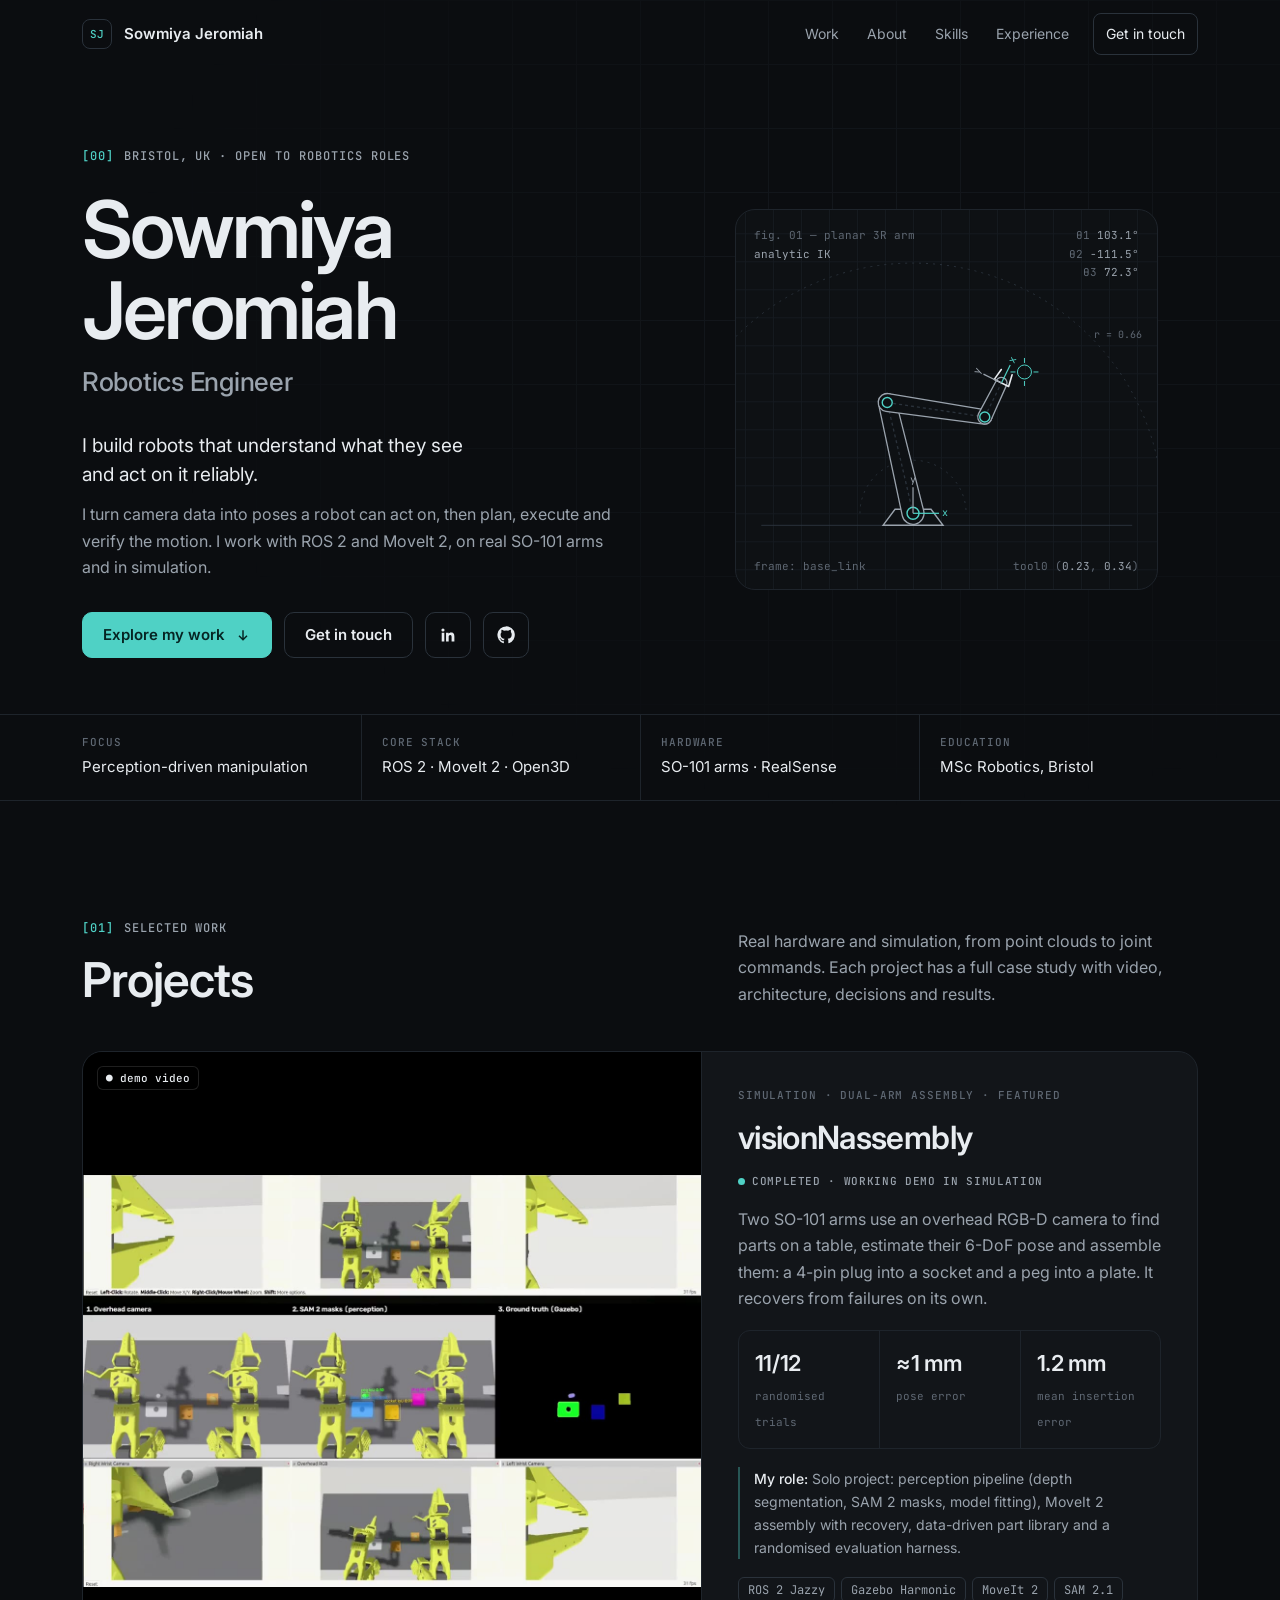
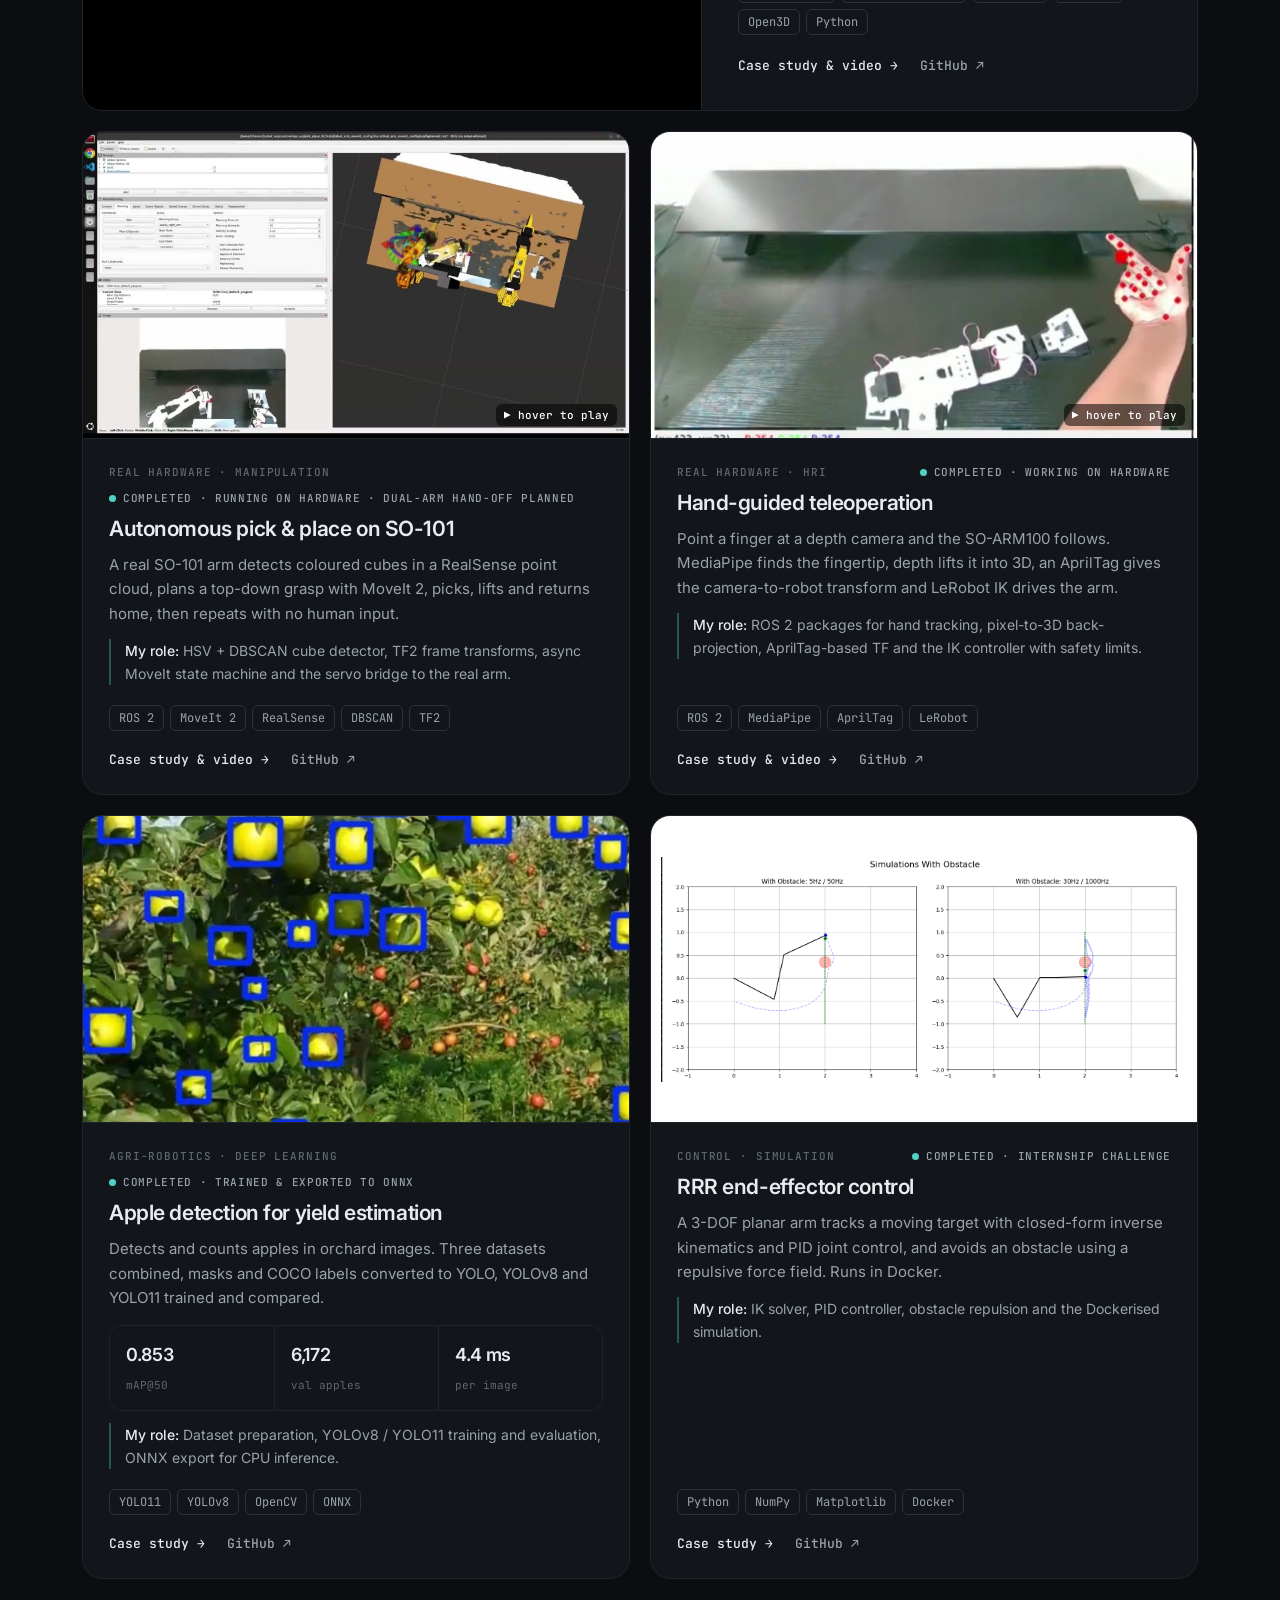
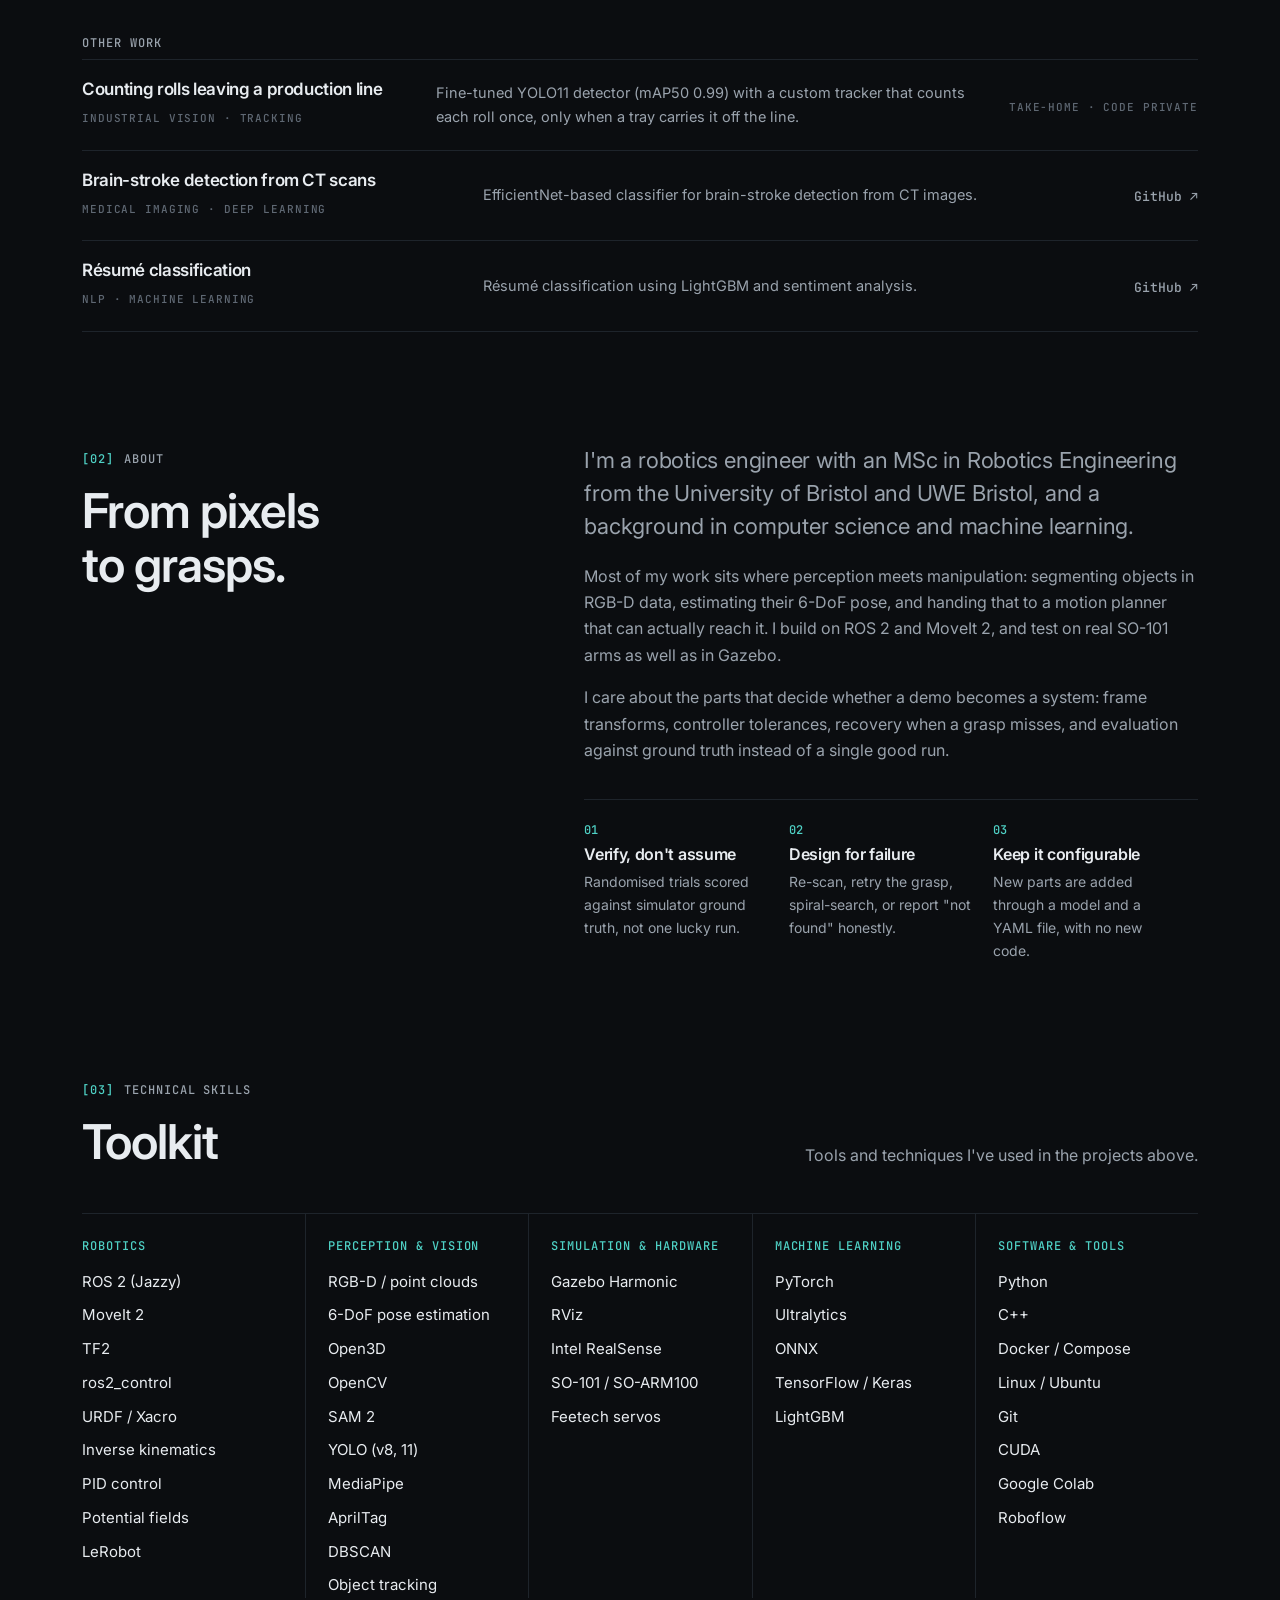
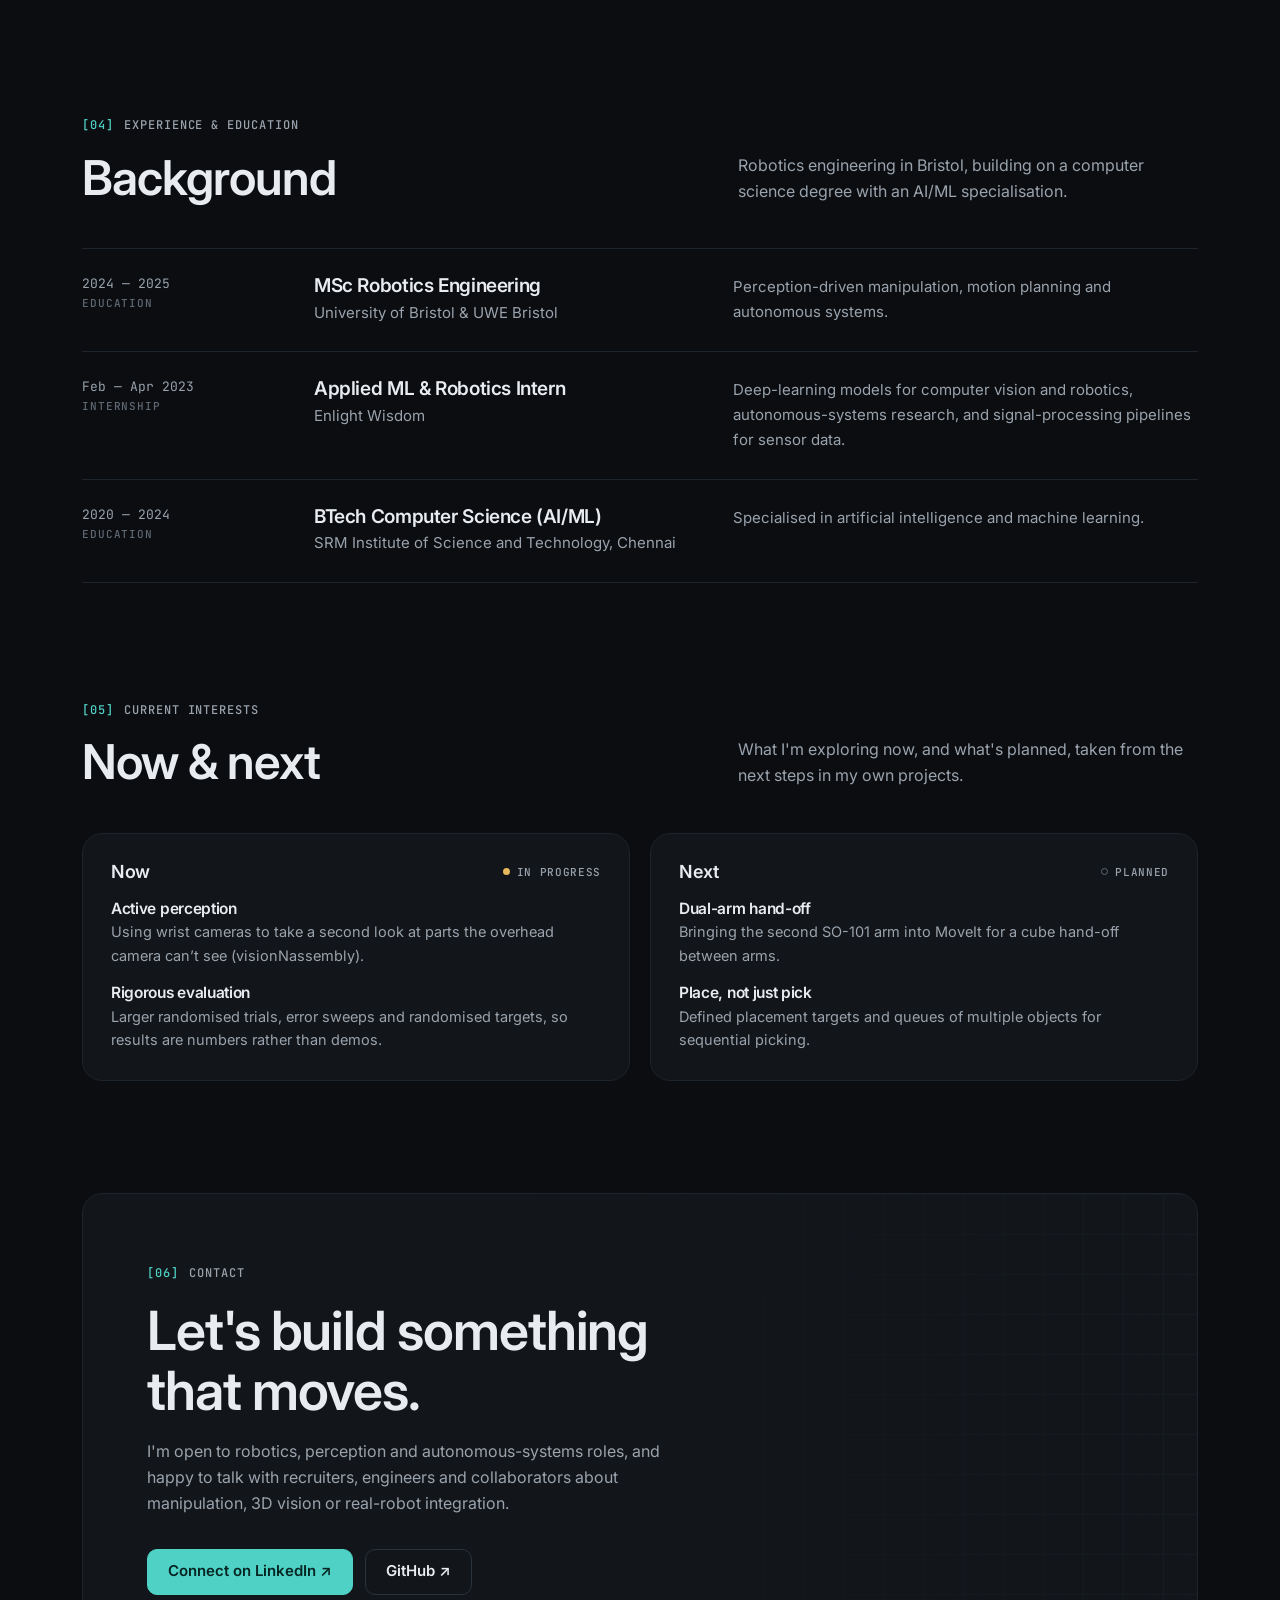
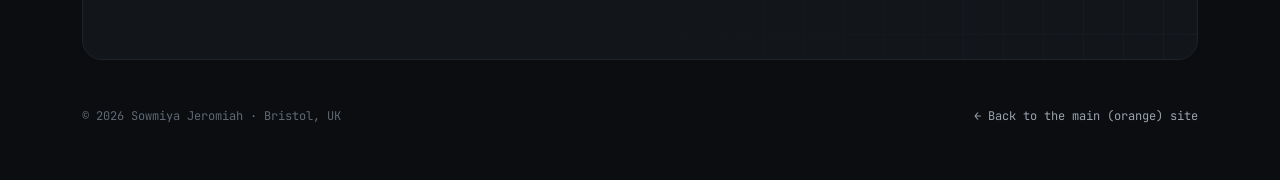
==== lab/index.html @ 415b760a "Portfolio site Co-Authored-By: Claude Opus 5.5 <noreply@anthropic.com>" ====
<!doctype html>
<html lang="en">
<head>
<meta charset="utf-8">
<meta name="viewport" content="width=device-width, initial-scale=1">
<title>Sowmiya Jeromiah — Robotics Engineer</title>
<meta name="description" content="Sowmiya Jeromiah is a robotics engineer in Bristol, UK, working on perception-driven manipulation with ROS 2, MoveIt 2, RGB-D vision and deep learning on real SO-101 arms and in simulation.">
<meta name="author" content="Sowmiya Jeromiah">
<meta name="theme-color" content="#0b0d10">
<meta property="og:type" content="website">
<meta property="og:title" content="Sowmiya Jeromiah — Robotics Engineer">
<meta property="og:description" content="Perception-driven manipulation: RGB-D vision, 6-DoF pose estimation and motion planning with ROS 2 and MoveIt 2.">
<meta property="og:image" content="../media/visionNassembly.jpg">
<meta name="twitter:card" content="summary_large_image">
<link rel="icon" href="data:image/svg+xml,%3Csvg xmlns='http://www.w3.org/2000/svg' viewBox='0 0 32 32'%3E%3Crect width='32' height='32' rx='7' fill='%230b0d10'/%3E%3Cpath d='M8 24 L14 13 L22 16 L24 9' stroke='%234fd1c5' stroke-width='2.4' fill='none' stroke-linecap='round' stroke-linejoin='round'/%3E%3Ccircle cx='14' cy='13' r='2.2' fill='%234fd1c5'/%3E%3Ccircle cx='22' cy='16' r='2.2' fill='%234fd1c5'/%3E%3C/svg%3E">
<link rel="preconnect" href="https://fonts.googleapis.com">
<link rel="preconnect" href="https://fonts.gstatic.com" crossorigin>
<link href="https://fonts.googleapis.com/css2?family=Inter:wght@400;500;600;700&family=JetBrains+Mono:wght@400;500&display=swap" rel="stylesheet">
<link rel="stylesheet" href="assets/site.css">
<script type="application/ld+json">
{"@context":"https://schema.org","@type":"Person","name":"Sowmiya Jeromiah","jobTitle":"Robotics Engineer","address":{"@type":"PostalAddress","addressLocality":"Bristol","addressCountry":"UK"},"alumniOf":["University of Bristol","University of the West of England","SRM Institute of Science and Technology"],"sameAs":["https://www.linkedin.com/in/sowmiya-jeromiah/","https://github.com/sowmiah08"]}
</script>
</head>
<body>
<a class="skip" href="#main">Skip to content</a>
<div class="gridbg" aria-hidden="true"></div>

<header class="nav" id="nav">
  <div class="wrap">
    <a class="brand" href="#top" aria-label="Sowmiya Jeromiah, home"><span class="mk">SJ</span>Sowmiya Jeromiah</a>
    <button class="menu-btn" id="menuBtn" aria-expanded="false" aria-controls="navList">menu</button>
    <ul id="navList">
      <li><a href="#work">Work</a></li>
      <li><a href="#about">About</a></li>
      <li><a href="#skills">Skills</a></li>
      <li><a href="#experience">Experience</a></li>
      <li><a class="cta-s" href="#contact">Get in touch</a></li>
    </ul>
  </div>
</header>

<main id="main">
<!-- ============ HERO ============ -->
<section class="hero" id="top" aria-labelledby="hero-title">
  <div class="wrap">
    <div>
      <span class="eyebrow"><b>[00]</b> Bristol, UK · open to robotics roles</span>
      <h1 id="hero-title">Sowmiya Jeromiah</h1>
      <p class="role">Robotics Engineer</p>
      <p class="tag">I build robots that understand what they see and act on it reliably.</p>
      <p class="intro">I turn camera data into poses a robot can act on, then plan, execute and verify the motion. I work with ROS&nbsp;2 and MoveIt&nbsp;2, on real SO-101 arms and in simulation.</p>
      <div class="ctas">
        <a class="btn pri" href="#work">Explore my work
          <svg viewBox="0 0 24 24" fill="none" stroke="currentColor" stroke-width="2.2" aria-hidden="true"><path d="M12 5v14M6 13l6 6 6-6"/></svg></a>
        <a class="btn" href="#contact">Get in touch</a>
        <a class="btn icon-link" href="https://www.linkedin.com/in/sowmiya-jeromiah/" target="_blank" rel="noopener" aria-label="LinkedIn profile (opens in new tab)">
          <svg viewBox="0 0 24 24" fill="currentColor" aria-hidden="true"><path d="M20.4 20.5h-3.6v-5.6c0-1.3 0-3-1.8-3s-2.1 1.4-2.1 2.9v5.7H9.4V9h3.4v1.6c.5-.9 1.6-1.8 3.4-1.8 3.6 0 4.3 2.4 4.3 5.5v6.2ZM5.3 7.4a2.1 2.1 0 1 1 0-4.2 2.1 2.1 0 0 1 0 4.2Zm1.8 13.1H3.6V9h3.5v11.5Z"/></svg></a>
        <a class="btn icon-link" href="https://github.com/sowmiah08" target="_blank" rel="noopener" aria-label="GitHub profile (opens in new tab)">
          <svg viewBox="0 0 24 24" fill="currentColor" aria-hidden="true"><path d="M12 .5a11.5 11.5 0 0 0-3.6 22.4c.6.1.8-.3.8-.6v-2c-3.2.7-3.9-1.5-3.9-1.5-.5-1.3-1.3-1.7-1.3-1.7-1-.7.1-.7.1-.7 1.2.1 1.8 1.2 1.8 1.2 1 1.8 2.8 1.3 3.5 1 .1-.8.4-1.3.7-1.6-2.6-.3-5.3-1.3-5.3-5.7 0-1.3.5-2.3 1.2-3.1-.1-.3-.5-1.5.1-3.1 0 0 1-.3 3.2 1.2a11 11 0 0 1 5.8 0C17.3 4.6 18.3 5 18.3 5c.6 1.6.2 2.8.1 3.1.8.8 1.2 1.9 1.2 3.1 0 4.4-2.7 5.4-5.3 5.7.4.4.8 1.1.8 2.2v3.2c0 .3.2.7.8.6A11.5 11.5 0 0 0 12 .5Z"/></svg></a>
      </div>
    </div>

    <figure class="viz" id="viz" aria-label="Line drawing of a three-joint robot arm with coordinate frames; its end-effector follows your pointer">
      <canvas id="arm" aria-hidden="true"></canvas>
      <i class="tick a"></i><i class="tick b"></i><i class="tick c"></i><i class="tick d"></i>
      <figcaption class="ann tl">fig. 01 — planar 3R arm<br><b>analytic IK</b></figcaption>
      <div class="ann tr" id="annJ" aria-hidden="true">θ1 —<br>θ2 —<br>θ3 —</div>
      <div class="ann bl" aria-hidden="true">frame: base_link</div>
      <div class="ann br" id="annE" aria-hidden="true">tool0 (—, —)</div>
    </figure>
  </div>
</section>

<div class="spec" aria-label="Summary">
  <div class="wrap">
    <div class="c"><small>Focus</small><span>Perception-driven manipulation</span></div>
    <div class="c"><small>Core stack</small><span>ROS 2 · MoveIt 2 · Open3D</span></div>
    <div class="c"><small>Hardware</small><span>SO-101 arms · RealSense</span></div>
    <div class="c"><small>Education</small><span>MSc Robotics, Bristol</span></div>
  </div>
</div>

<!-- ============ WORK ============ -->
<section class="sec" id="work" aria-labelledby="work-title">
  <div class="wrap">
    <div class="sec-head rv">
      <div><span class="eyebrow"><b>[01]</b> Selected work</span><h2 id="work-title">Projects</h2></div>
      <p>Real hardware and simulation, from point clouds to joint commands. Each project has a full case study with video, architecture, decisions and results.</p>
    </div>
    <div id="featured"></div>
    <div class="pgrid" id="projects"></div>
    <div class="other rv" id="other"></div>
    <noscript>
      <ul>
        <li><a href="projects/visionnassembly.html">visionNassembly — case study</a></li>
        <li><a href="projects/pick-and-place.html">Autonomous pick &amp; place — case study</a></li>
        <li><a href="projects/hand-teleop.html">Hand-guided teleoperation — case study</a></li>
        <li><a href="projects/apple-detection.html">Apple detection — case study</a></li>
        <li><a href="projects/rrr-control.html">RRR end-effector control — case study</a></li>
      </ul>
    </noscript>
  </div>
</section>

<!-- ============ ABOUT ============ -->
<section class="sec" id="about" aria-labelledby="about-title">
  <div class="wrap">
    <div class="about">
      <div class="rv"><span class="eyebrow"><b>[02]</b> About</span><h2 id="about-title" style="font-size:clamp(32px,4vw,48px);margin-top:14px">From pixels<br>to grasps.</h2></div>
      <div class="txt rv">
        <p class="lead">I'm a robotics engineer with an MSc in Robotics Engineering from the University of Bristol and UWE Bristol, and a background in computer science and machine learning.</p>
        <p>Most of my work sits where perception meets manipulation: segmenting objects in RGB-D data, estimating their 6-DoF pose, and handing that to a motion planner that can actually reach it. I build on ROS&nbsp;2 and MoveIt&nbsp;2, and test on real SO-101 arms as well as in Gazebo.</p>
        <p>I care about the parts that decide whether a demo becomes a system: frame transforms, controller tolerances, recovery when a grasp misses, and evaluation against ground truth instead of a single good run.</p>
        <div class="principles">
          <div><b>01</b><h4>Verify, don't assume</h4><p>Randomised trials scored against simulator ground truth, not one lucky run.</p></div>
          <div><b>02</b><h4>Design for failure</h4><p>Re-scan, retry the grasp, spiral-search, or report "not found" honestly.</p></div>
          <div><b>03</b><h4>Keep it configurable</h4><p>New parts are added through a model and a YAML file, with no new code.</p></div>
        </div>
      </div>
    </div>
  </div>
</section>

<!-- ============ SKILLS ============ -->
<section class="sec" id="skills" aria-labelledby="skills-title">
  <div class="wrap">
    <div class="sec-head rv">
      <div><span class="eyebrow"><b>[03]</b> Technical skills</span><h2 id="skills-title">Toolkit</h2></div>
      <p>Tools and techniques I've used in the projects above.</p>
    </div>
    <div class="skills rv" id="skillList"></div>
  </div>
</section>

<!-- ============ EXPERIENCE ============ -->
<section class="sec" id="experience" aria-labelledby="xp-title">
  <div class="wrap">
    <div class="sec-head rv">
      <div><span class="eyebrow"><b>[04]</b> Experience &amp; education</span><h2 id="xp-title">Background</h2></div>
      <p>Robotics engineering in Bristol, building on a computer science degree with an AI/ML specialisation.</p>
    </div>
    <div class="xp rv" id="xpList"></div>
  </div>
</section>

<!-- ============ NOW / NEXT ============ -->
<section class="sec" id="now" aria-labelledby="now-title">
  <div class="wrap">
    <div class="sec-head rv">
      <div><span class="eyebrow"><b>[05]</b> Current interests</span><h2 id="now-title">Now &amp; next</h2></div>
      <p>What I'm exploring now, and what's planned, taken from the next steps in my own projects.</p>
    </div>
    <div class="nownext" id="nowNext"></div>
  </div>
</section>

<!-- ============ CONTACT ============ -->
<section id="contact" aria-labelledby="contact-title">
  <div class="wrap">
    <div class="contact rv">
      <span class="eyebrow"><b>[06]</b> Contact</span>
      <h2 id="contact-title">Let's build something that moves.</h2>
      <p>I'm open to robotics, perception and autonomous-systems roles, and happy to talk with recruiters, engineers and collaborators about manipulation, 3D vision or real-robot integration.</p>
      <div class="ctas" id="contactLinks"></div>
    </div>
  </div>
</section>
</main>

<footer class="foot">
  <div class="wrap">
    <span>© <span id="yr">2026</span> Sowmiya Jeromiah · Bristol, UK</span>
    <span><a href="../index.html">← Back to the main (orange) site</a></span>
  </div>
</footer>

<script src="assets/data.js"></script>
<script src="assets/site.js"></script>
</body>
</html>
---- lab/assets/site.css ----
/* ==========================================================================
   Sowmiya Jeromiah — portfolio · "lab" theme
   70% minimal professional · 30% robotics lab
   ========================================================================== */
:root {
  --bg: #0b0d10;
  --bg-2: #0e1114;
  --surface: #121519;
  --surface-2: #171b20;
  --line: #1e242b;
  --line-2: #2a323b;
  --text: #e8ecf0;
  --muted: #9aa3ad;
  --faint: #5f6873;
  --accent: #4fd1c5;
  --accent-ink: #062523;
  --accent-dim: rgba(79, 209, 197, .10);
  --accent-line: rgba(79, 209, 197, .35);
  --amber: #e7b85c;
  --radius: 14px;
  --radius-lg: 20px;
  --wrap: 1180px;
  --sans: "Inter", system-ui, -apple-system, "Segoe UI", sans-serif;
  --mono: "JetBrains Mono", ui-monospace, SFMono-Regular, monospace;
}

*, *::before, *::after { box-sizing: border-box; }
html { scroll-behavior: smooth; scroll-padding-top: 76px; }
body {
  margin: 0; background: var(--bg); color: var(--text);
  font: 400 16px/1.65 var(--sans); -webkit-font-smoothing: antialiased; text-rendering: optimizeLegibility;
}
img, video { max-width: 100%; display: block; }
a { color: inherit; text-decoration: none; }
p { margin: 0; }
h1, h2, h3, h4 { margin: 0; font-weight: 600; letter-spacing: -.02em; line-height: 1.12; }
:focus-visible { outline: 2px solid var(--accent); outline-offset: 3px; border-radius: 6px; }
.wrap { max-width: var(--wrap); margin: 0 auto; padding: 0 32px; }
.mono { font-family: var(--mono); }
.sr-only { position: absolute; width: 1px; height: 1px; overflow: hidden; clip: rect(0 0 0 0); white-space: nowrap; }
.skip { position: absolute; left: 16px; top: -60px; z-index: 100; background: var(--accent); color: var(--accent-ink); padding: 8px 14px; border-radius: 8px; font-weight: 600; }
.skip:focus { top: 12px; }

/* subtle engineering grid behind the top of the page */
.gridbg { position: absolute; inset: 0 0 auto 0; height: 980px; z-index: -1; pointer-events: none;
  background-image: linear-gradient(var(--line) 1px, transparent 1px), linear-gradient(90deg, var(--line) 1px, transparent 1px);
  background-size: 64px 64px; opacity: .55;
  mask-image: radial-gradient(ellipse 80% 70% at 70% 30%, #000 0%, transparent 75%); }

/* ---------- nav ---------- */
.nav { position: sticky; top: 0; z-index: 50; border-bottom: 1px solid transparent; transition: background .25s, border-color .25s; }
.nav.solid { background: rgba(11, 13, 16, .86); backdrop-filter: blur(12px); border-bottom-color: var(--line); }
.nav .wrap { height: 68px; display: flex; align-items: center; justify-content: space-between; gap: 24px; }
.brand { display: flex; align-items: center; gap: 12px; font-weight: 600; font-size: 15px; white-space: nowrap; }
.brand .mk { width: 30px; height: 30px; border: 1px solid var(--line-2); border-radius: 8px; display: grid; place-items: center; font: 500 11px var(--mono); color: var(--accent); }
.nav ul { list-style: none; display: flex; gap: 4px; margin: 0; padding: 0; align-items: center; }
.nav ul a { display: block; padding: 8px 12px; border-radius: 8px; color: var(--muted); font-size: 14px; }
.nav ul a:hover { color: var(--text); }
.nav ul a.cur { color: var(--text); }
.nav .cta-s { margin-left: 8px; border: 1px solid var(--line-2); color: var(--text); }
.nav .cta-s:hover { border-color: var(--accent); }
.menu-btn { display: none; background: none; border: 1px solid var(--line-2); color: var(--text); border-radius: 8px; height: 36px; padding: 0 12px; font: 500 13px var(--mono); }

/* ---------- labels / buttons ---------- */
.eyebrow { font: 500 12px/1 var(--mono); letter-spacing: .08em; text-transform: uppercase; color: var(--muted); display: inline-flex; align-items: center; gap: 10px; }
.eyebrow b { color: var(--accent); font-weight: 500; }
.btn { display: inline-flex; align-items: center; gap: 10px; height: 46px; padding: 0 20px; border-radius: 10px; font-weight: 600; font-size: 15px;
  border: 1px solid var(--line-2); color: var(--text); background: transparent; transition: border-color .2s, background .2s, transform .2s; cursor: pointer; }
.btn:hover { border-color: var(--muted); }
.btn.pri { background: var(--accent); border-color: var(--accent); color: var(--accent-ink); }
.btn.pri:hover { background: #6adbd0; }
.btn svg { width: 16px; height: 16px; flex: none; }
.icon-link { width: 46px; padding: 0; justify-content: center; }
.icon-link svg { width: 18px; height: 18px; }
.tlink { display: inline-flex; align-items: center; gap: 6px; font: 500 13px var(--mono); color: var(--text); }
.tlink:hover { color: var(--accent); }
.tlink.dim { color: var(--muted); }
.tlink.dim:hover { color: var(--accent); }

/* ---------- hero ---------- */
.hero { padding: 72px 0 56px; position: relative; }
.hero .wrap { display: grid; grid-template-columns: 1.05fr .95fr; gap: 56px; align-items: center; }
.hero h1 { font-size: clamp(44px, 6.2vw, 80px); letter-spacing: -.035em; margin: 22px 0 10px; line-height: 1.02; }
.hero .role { font-size: clamp(20px, 2.2vw, 26px); color: var(--muted); font-weight: 500; letter-spacing: -.01em; }
.hero .role span { color: var(--accent); }
.hero .tag { font-size: 19px; color: var(--text); margin: 28px 0 12px; max-width: 34ch; line-height: 1.5; }
.hero .intro { color: var(--muted); max-width: 54ch; }
.hero .ctas { display: flex; flex-wrap: wrap; gap: 12px; margin-top: 32px; }

.viz { position: relative; aspect-ratio: 1 / .9; border: 1px solid var(--line); border-radius: var(--radius-lg); background: var(--bg-2); overflow: hidden; }
.viz canvas { position: absolute; inset: 0; width: 100%; height: 100%; }
.viz .ann { position: absolute; font: 400 11px/1.7 var(--mono); color: var(--faint); pointer-events: none; }
.viz .ann b { color: var(--muted); font-weight: 400; }
.viz .ann.tl { top: 16px; left: 18px; }
.viz .ann.tr { top: 16px; right: 18px; text-align: right; }
.viz .ann.bl { bottom: 14px; left: 18px; }
.viz .ann.br { bottom: 14px; right: 18px; text-align: right; }
.tick { position: absolute; width: 12px; height: 12px; border-color: var(--line-2); border-style: solid; }
.tick.a { top: -1px; left: -1px; border-width: 1px 0 0 1px; } .tick.b { top: -1px; right: -1px; border-width: 1px 1px 0 0; }
.tick.c { bottom: -1px; left: -1px; border-width: 0 0 1px 1px; } .tick.d { bottom: -1px; right: -1px; border-width: 0 1px 1px 0; }

.spec { border-top: 1px solid var(--line); border-bottom: 1px solid var(--line); }
.spec .wrap { display: grid; grid-template-columns: repeat(4, 1fr); }
.spec div.c { padding: 20px 0 20px 20px; border-left: 1px solid var(--line); }
.spec div.c:first-child { border-left: 0; padding-left: 0; }
.spec small { display: block; font: 500 11px var(--mono); color: var(--faint); text-transform: uppercase; letter-spacing: .08em; margin-bottom: 4px; }
.spec span { font-size: 15px; }

/* ---------- sections ---------- */
section.sec { padding: 112px 0 0; }
.sec-head { display: grid; grid-template-columns: 1fr 1fr; gap: 32px; align-items: end; margin-bottom: 44px; }
.sec-head h2 { font-size: clamp(32px, 4vw, 48px); margin-top: 14px; }
.sec-head p { color: var(--muted); max-width: 46ch; justify-self: end; }

/* status pill */
.status { display: inline-flex; align-items: center; gap: 7px; font: 500 11px var(--mono); color: var(--muted); text-transform: uppercase; letter-spacing: .06em; }
.status i { width: 7px; height: 7px; border-radius: 50%; background: var(--accent); }
.status.ongoing i { background: var(--amber); }
.status.planned i { background: transparent; border: 1px solid var(--faint); }
.kind { font: 500 11px var(--mono); color: var(--faint); text-transform: uppercase; letter-spacing: .08em; }
.chips { display: flex; flex-wrap: wrap; gap: 6px; }
.chip { font: 400 12px var(--mono); color: var(--muted); padding: 4px 9px; border: 1px solid var(--line-2); border-radius: 6px; }

/* featured project */
.feat { display: grid; grid-template-columns: 1.25fr 1fr; border: 1px solid var(--line); border-radius: var(--radius-lg); background: var(--surface); overflow: hidden; }
.feat .media { position: relative; background: #000; border-right: 1px solid var(--line); min-height: 100%; }
.feat .media { display: flex; align-items: center; }
.feat .media video, .feat .media img { width: 100%; height: auto; max-height: 100%; object-fit: contain; }
.feat .body { padding: 36px; display: flex; flex-direction: column; gap: 18px; }
.feat h3 { font-size: 32px; }
.feat .sum { color: var(--muted); }
.metrics { display: grid; grid-template-columns: repeat(3, 1fr); border: 1px solid var(--line); border-radius: 12px; }
.metrics div { padding: 14px 16px; border-left: 1px solid var(--line); }
.metrics div:first-child { border-left: 0; }
.metrics b { display: block; font-size: 22px; font-weight: 600; letter-spacing: -.02em; }
.metrics span { font: 400 11px var(--mono); color: var(--faint); }
.contrib { font-size: 14px; color: var(--muted); border-left: 2px solid var(--accent-line); padding-left: 14px; }
.contrib b { color: var(--text); font-weight: 500; }
.row-links { display: flex; gap: 22px; flex-wrap: wrap; margin-top: auto; padding-top: 4px; }
.media .badge { position: absolute; left: 14px; top: 14px; font: 500 11px var(--mono); color: var(--text); background: rgba(0,0,0,.55); border: 1px solid rgba(255,255,255,.12); border-radius: 6px; padding: 4px 8px; backdrop-filter: blur(4px); }

/* project grid */
.pgrid { display: grid; grid-template-columns: repeat(2, 1fr); gap: 20px; margin-top: 20px; }
.pcard { position: relative; display: flex; flex-direction: column; border: 1px solid var(--line); border-radius: var(--radius-lg); background: var(--surface); overflow: hidden; transition: border-color .25s, transform .25s; }
.pcard:hover { border-color: var(--line-2); transform: translateY(-3px); }
.pcard .media { position: relative; aspect-ratio: 16 / 9; background: #000; overflow: hidden; border-bottom: 1px solid var(--line); }
.pcard .media img, .pcard .media video { position: absolute; inset: 0; width: 100%; height: 100%; object-fit: cover; transition: transform .6s cubic-bezier(.2,.7,.2,1); }
.pcard .media video { opacity: 0; transition: opacity .3s; }
.pcard.playing .media video { opacity: 1; }
.pcard:hover .media img { transform: scale(1.025); }
.pcard .media.light { background: #fff; }
.pcard .media.light img { object-fit: contain; padding: 10px; }
.pcard .body { padding: 26px; display: flex; flex-direction: column; gap: 12px; flex: 1; }
.pcard .top { display: flex; justify-content: space-between; gap: 12px; flex-wrap: wrap; }
.pcard h3 { font-size: 21px; }
.pcard h3 a::after { content: ""; position: absolute; inset: 0; z-index: 1; }
.pcard .sum { color: var(--muted); font-size: 15px; }
.pcard .metrics { margin-top: 2px; }
.pcard .metrics b { font-size: 18px; }
.pcard .foot { margin-top: auto; padding-top: 8px; display: flex; flex-direction: column; gap: 16px; position: relative; z-index: 2; }
.play-hint { position: absolute; right: 12px; bottom: 12px; font: 500 11px var(--mono); color: #fff; background: rgba(0,0,0,.55); border-radius: 6px; padding: 4px 8px; pointer-events: none; transition: opacity .3s; }
.pcard.playing .play-hint { opacity: 0; }

/* other work */
.other { margin-top: 56px; }
.other h3 { font: 500 12px var(--mono); color: var(--muted); text-transform: uppercase; letter-spacing: .08em; margin-bottom: 8px; }
.orow { display: grid; grid-template-columns: 1.2fr 2fr auto; gap: 24px; align-items: center; padding: 20px 0; border-top: 1px solid var(--line); }
.orow:last-child { border-bottom: 1px solid var(--line); }
.orow h4 { font-size: 17px; margin-bottom: 4px; }
.orow p { color: var(--muted); font-size: 14.5px; }
.orow .r { text-align: right; white-space: nowrap; }

/* about */
.about { display: grid; grid-template-columns: 1fr 1.4fr; gap: 64px; }
.about .lead { font-size: 22px; line-height: 1.5; letter-spacing: -.01em; margin-bottom: 20px; }
.about .txt p + p { margin-top: 16px; }
.about .txt p { color: var(--muted); }
.principles { margin-top: 36px; display: grid; grid-template-columns: repeat(3, 1fr); border-top: 1px solid var(--line); }
.principles div { padding: 22px 20px 0 0; }
.principles b { display: block; font: 500 12px var(--mono); color: var(--accent); margin-bottom: 8px; }
.principles h4 { font-size: 16px; margin-bottom: 6px; }
.principles p { font-size: 14px; color: var(--muted); }

/* skills */
.skills { display: grid; grid-template-columns: repeat(5, 1fr); gap: 0; border-top: 1px solid var(--line); }
.skills .col { padding: 24px 22px 0 0; }
.skills .col + .col { padding-left: 22px; border-left: 1px solid var(--line); }
.skills h3 { font: 500 12px var(--mono); color: var(--accent); text-transform: uppercase; letter-spacing: .08em; margin-bottom: 16px; }
.skills ul { list-style: none; margin: 0; padding: 0; display: grid; gap: 9px; }
.skills li { font-size: 15px; color: var(--text); }

/* experience */
.xp { border-top: 1px solid var(--line); }
.xrow { display: grid; grid-template-columns: 200px 1fr 1.2fr; gap: 32px; padding: 26px 0; border-bottom: 1px solid var(--line); }
.xrow .when { font: 400 13px var(--mono); color: var(--muted); }
.xrow .type { display: block; font: 500 11px var(--mono); color: var(--faint); text-transform: uppercase; letter-spacing: .08em; margin-top: 4px; }
.xrow h3 { font-size: 19px; margin-bottom: 4px; }
.xrow .org { color: var(--muted); font-size: 15px; }
.xrow .det { color: var(--muted); font-size: 15px; }

/* interests */
.nownext { display: grid; grid-template-columns: 1fr 1fr; gap: 20px; }
.nn { border: 1px solid var(--line); border-radius: var(--radius-lg); padding: 28px; background: var(--surface); }
.nn .h { display: flex; align-items: center; justify-content: space-between; margin-bottom: 18px; }
.nn .h h3 { font-size: 18px; }
.nn ul { list-style: none; margin: 0; padding: 0; display: grid; gap: 16px; }
.nn li h4 { font-size: 15.5px; margin-bottom: 3px; }
.nn li p { color: var(--muted); font-size: 14.5px; }

/* contact */
.contact { margin-top: 112px; border: 1px solid var(--line); border-radius: var(--radius-lg); padding: 64px; position: relative; overflow: hidden; background: var(--surface); }
.contact::before { content: ""; position: absolute; inset: 0; pointer-events: none;
  background-image: linear-gradient(var(--line) 1px, transparent 1px), linear-gradient(90deg, var(--line) 1px, transparent 1px);
  background-size: 40px 40px; opacity: .5; mask-image: linear-gradient(90deg, transparent 40%, #000); }
.contact > * { position: relative; }
.contact h2 { font-size: clamp(32px, 4.4vw, 54px); max-width: 16ch; margin: 16px 0 16px; }
.contact p { color: var(--muted); max-width: 52ch; }
.contact .ctas { display: flex; gap: 12px; flex-wrap: wrap; margin-top: 32px; }

footer.foot { padding: 48px 0 56px; }
footer.foot .wrap { display: flex; justify-content: space-between; gap: 16px; flex-wrap: wrap; font: 400 12px var(--mono); color: var(--faint); }
footer.foot a { color: var(--muted); }
footer.foot a:hover { color: var(--accent); }

/* reveal */
.rv { opacity: 0; transform: translateY(16px); transition: opacity .7s cubic-bezier(.2,.7,.2,1), transform .7s cubic-bezier(.2,.7,.2,1); }
.rv.in { opacity: 1; transform: none; }

@media (prefers-reduced-motion: reduce) {
  html { scroll-behavior: auto; }
  *, *::before, *::after { transition: none !important; animation: none !important; }
  .rv { opacity: 1; transform: none; }
}

/* ---------- responsive ---------- */
@media (max-width: 1080px) {
  .skills { grid-template-columns: repeat(3, 1fr); row-gap: 28px; }
  .skills .col:nth-child(4) { padding-left: 0; border-left: 0; }
}
@media (max-width: 960px) {
  .hero .wrap { grid-template-columns: 1fr; gap: 40px; }
  .viz { max-width: 620px; }
  .feat { grid-template-columns: 1fr; }
  .feat .media { border-right: 0; border-bottom: 1px solid var(--line); aspect-ratio: 16 / 10; }
  .about { grid-template-columns: 1fr; gap: 24px; }
  .xrow { grid-template-columns: 160px 1fr; }
  .xrow .det { grid-column: 2; }
  .sec-head { grid-template-columns: 1fr; gap: 12px; }
  .sec-head p { justify-self: start; }
}
@media (max-width: 760px) {
  .wrap { padding: 0 18px; }
  .nav ul { display: none; position: absolute; top: 68px; left: 0; right: 0; flex-direction: column; align-items: stretch; background: var(--bg); border-bottom: 1px solid var(--line); padding: 8px 18px 16px; }
  .nav ul.open { display: flex; }
  .nav ul a { padding: 12px 4px; font-size: 16px; }
  .nav .cta-s { margin: 8px 0 0; text-align: center; }
  .menu-btn { display: inline-flex; align-items: center; }
  .hero { padding: 40px 0 40px; }
  .spec .wrap { grid-template-columns: 1fr 1fr; }
  .spec div.c { padding: 16px 0 16px 16px; }
  .spec div.c:nth-child(3) { border-left: 0; padding-left: 0; border-top: 1px solid var(--line); }
  .spec div.c:nth-child(4) { border-top: 1px solid var(--line); }
  section.sec { padding-top: 80px; }
  .pgrid, .nownext, .principles { grid-template-columns: 1fr; }
  .feat .body, .pcard .body { padding: 22px; }
  .feat h3 { font-size: 26px; }
  .orow { grid-template-columns: 1fr; gap: 8px; }
  .orow .r { text-align: left; }
  .skills { grid-template-columns: 1fr 1fr; }
  .skills .col, .skills .col + .col { padding: 20px 12px 0 0; border-left: 0; }
  .xrow { grid-template-columns: 1fr; gap: 6px; }
  .xrow .det { grid-column: 1; }
  .contact { padding: 36px 22px; margin-top: 80px; }
}
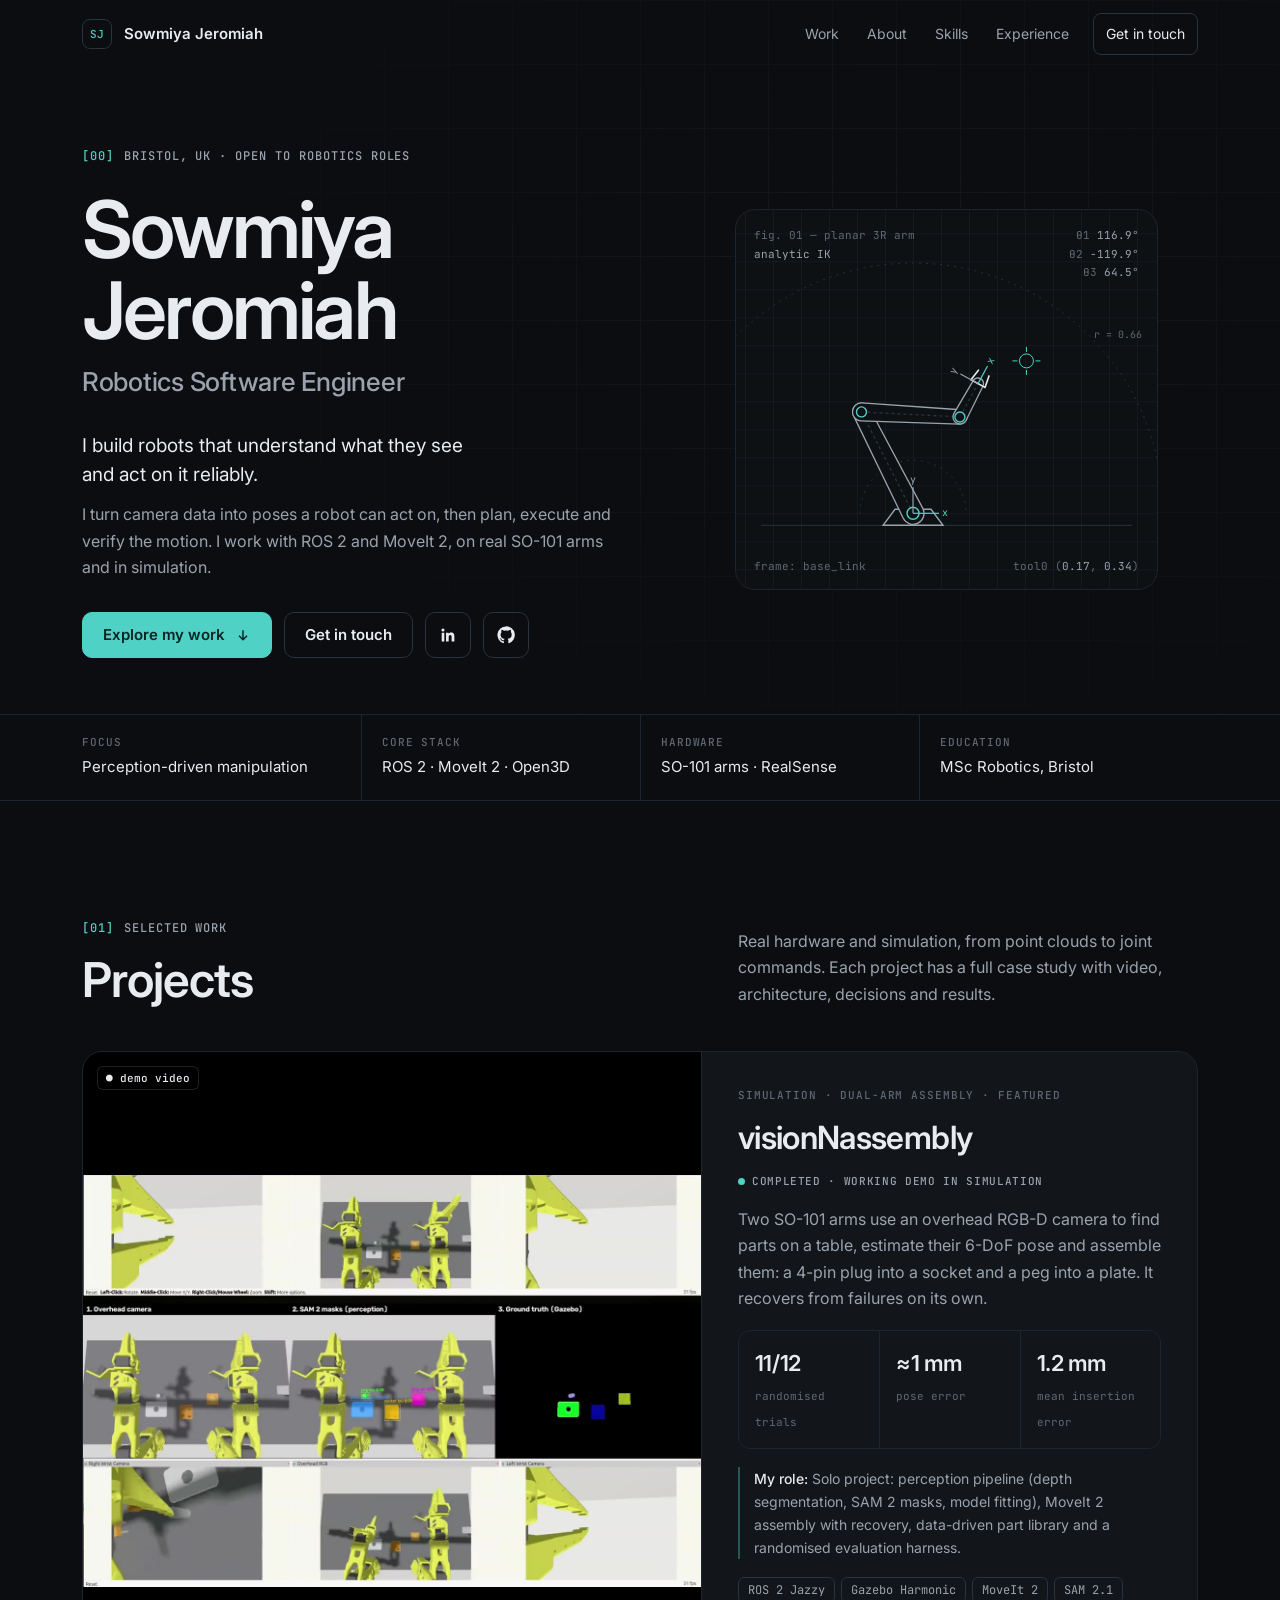
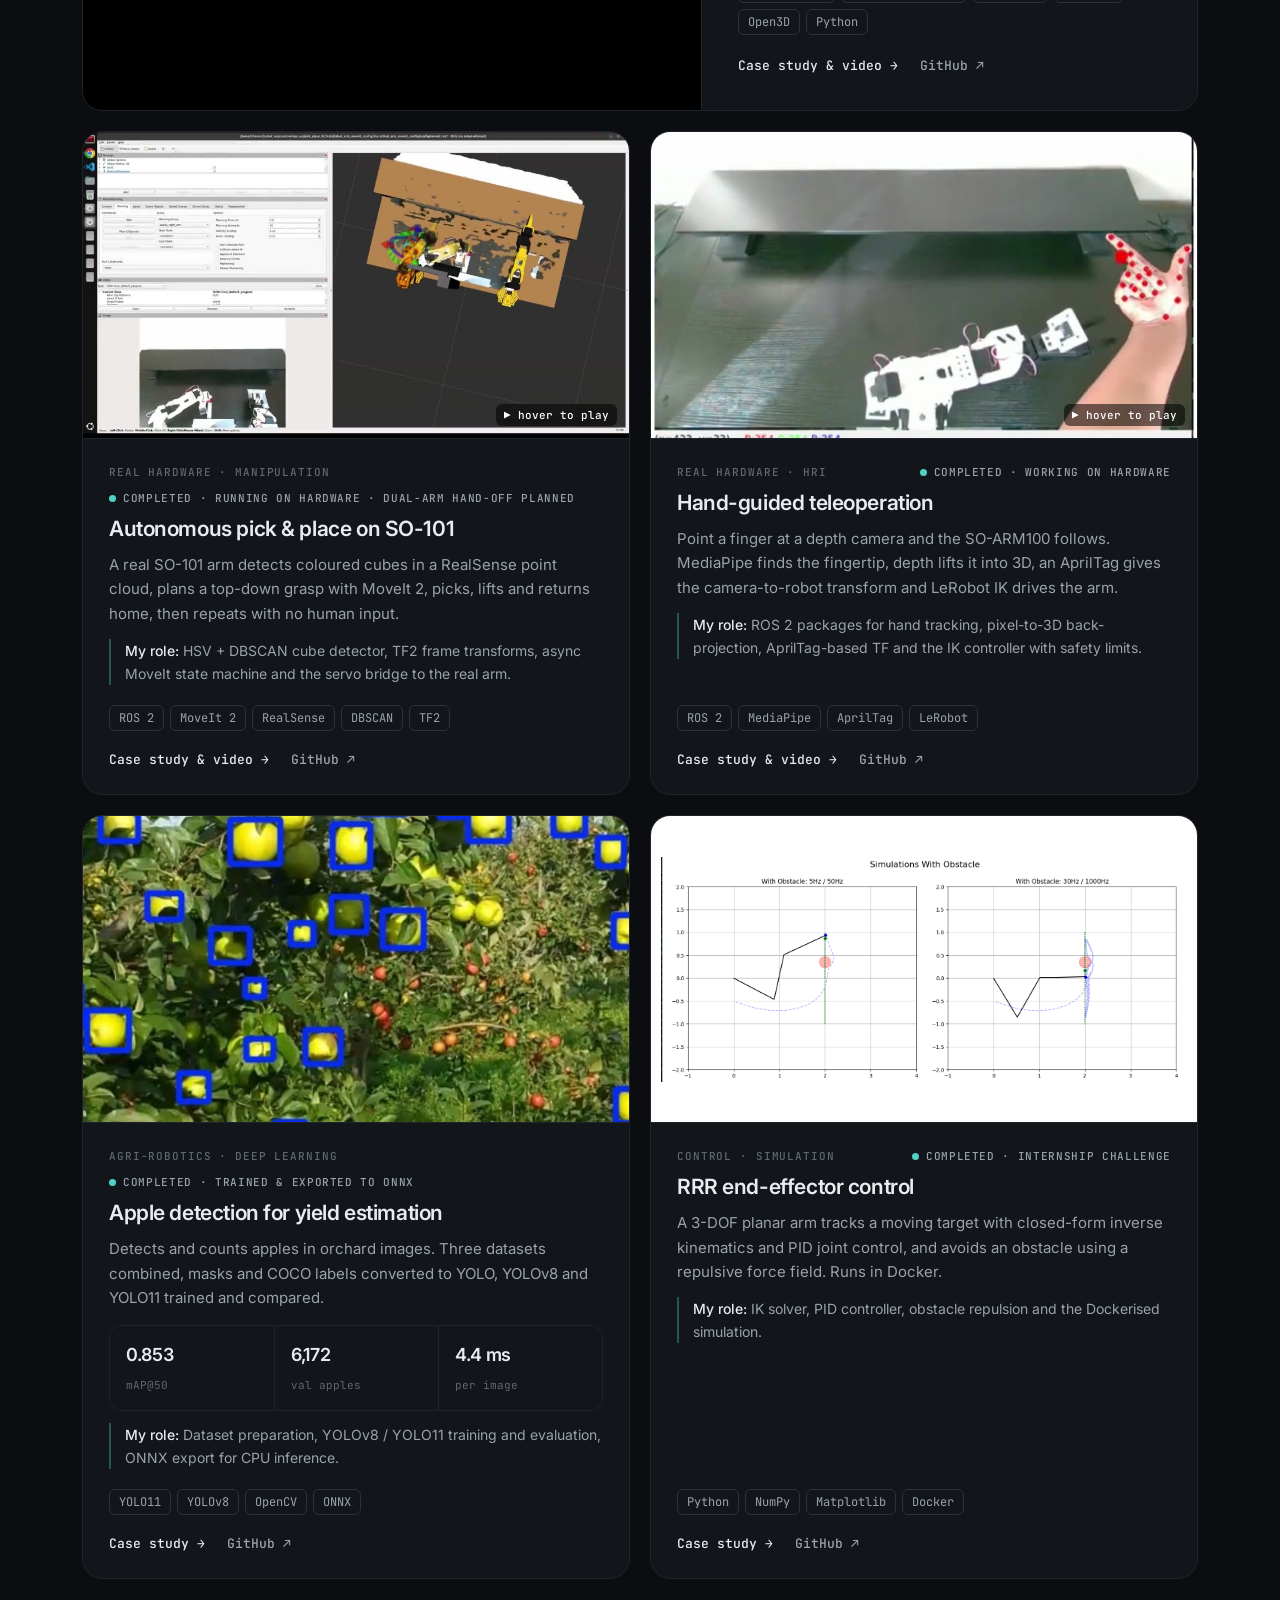
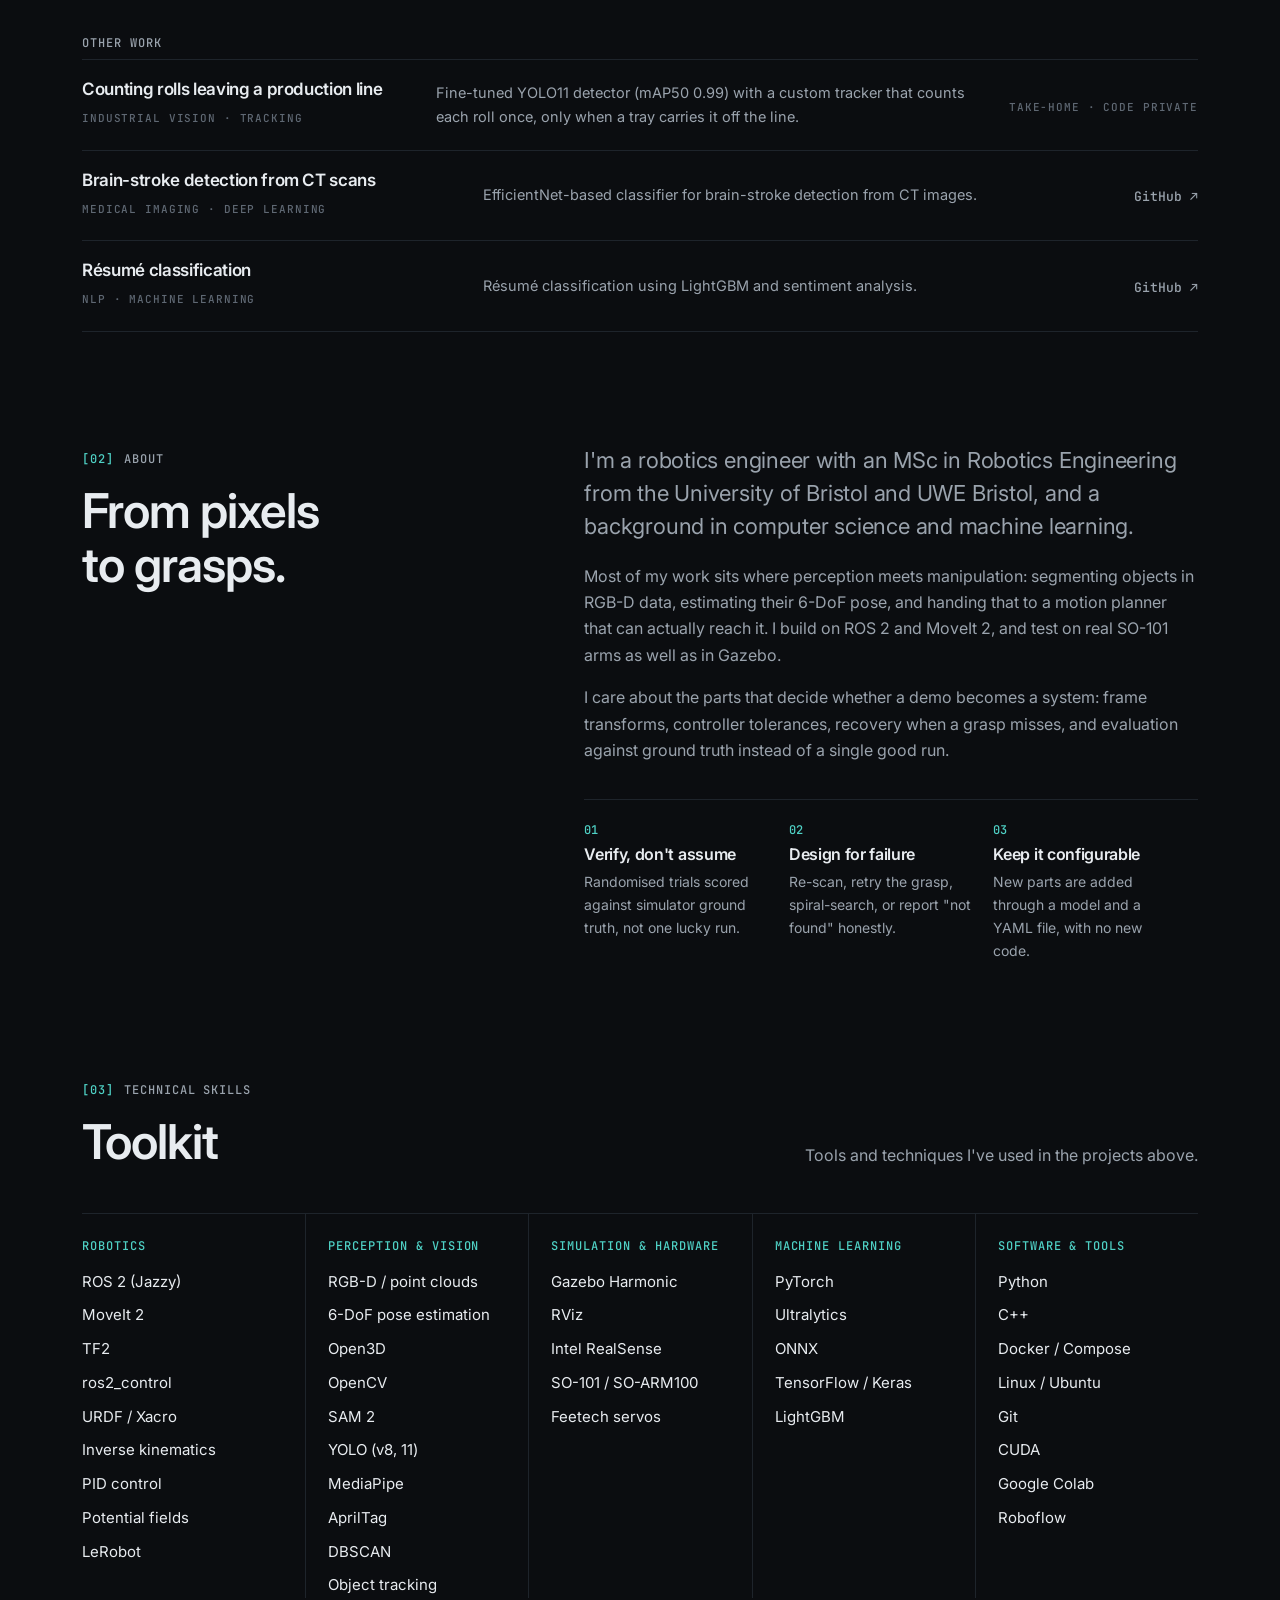
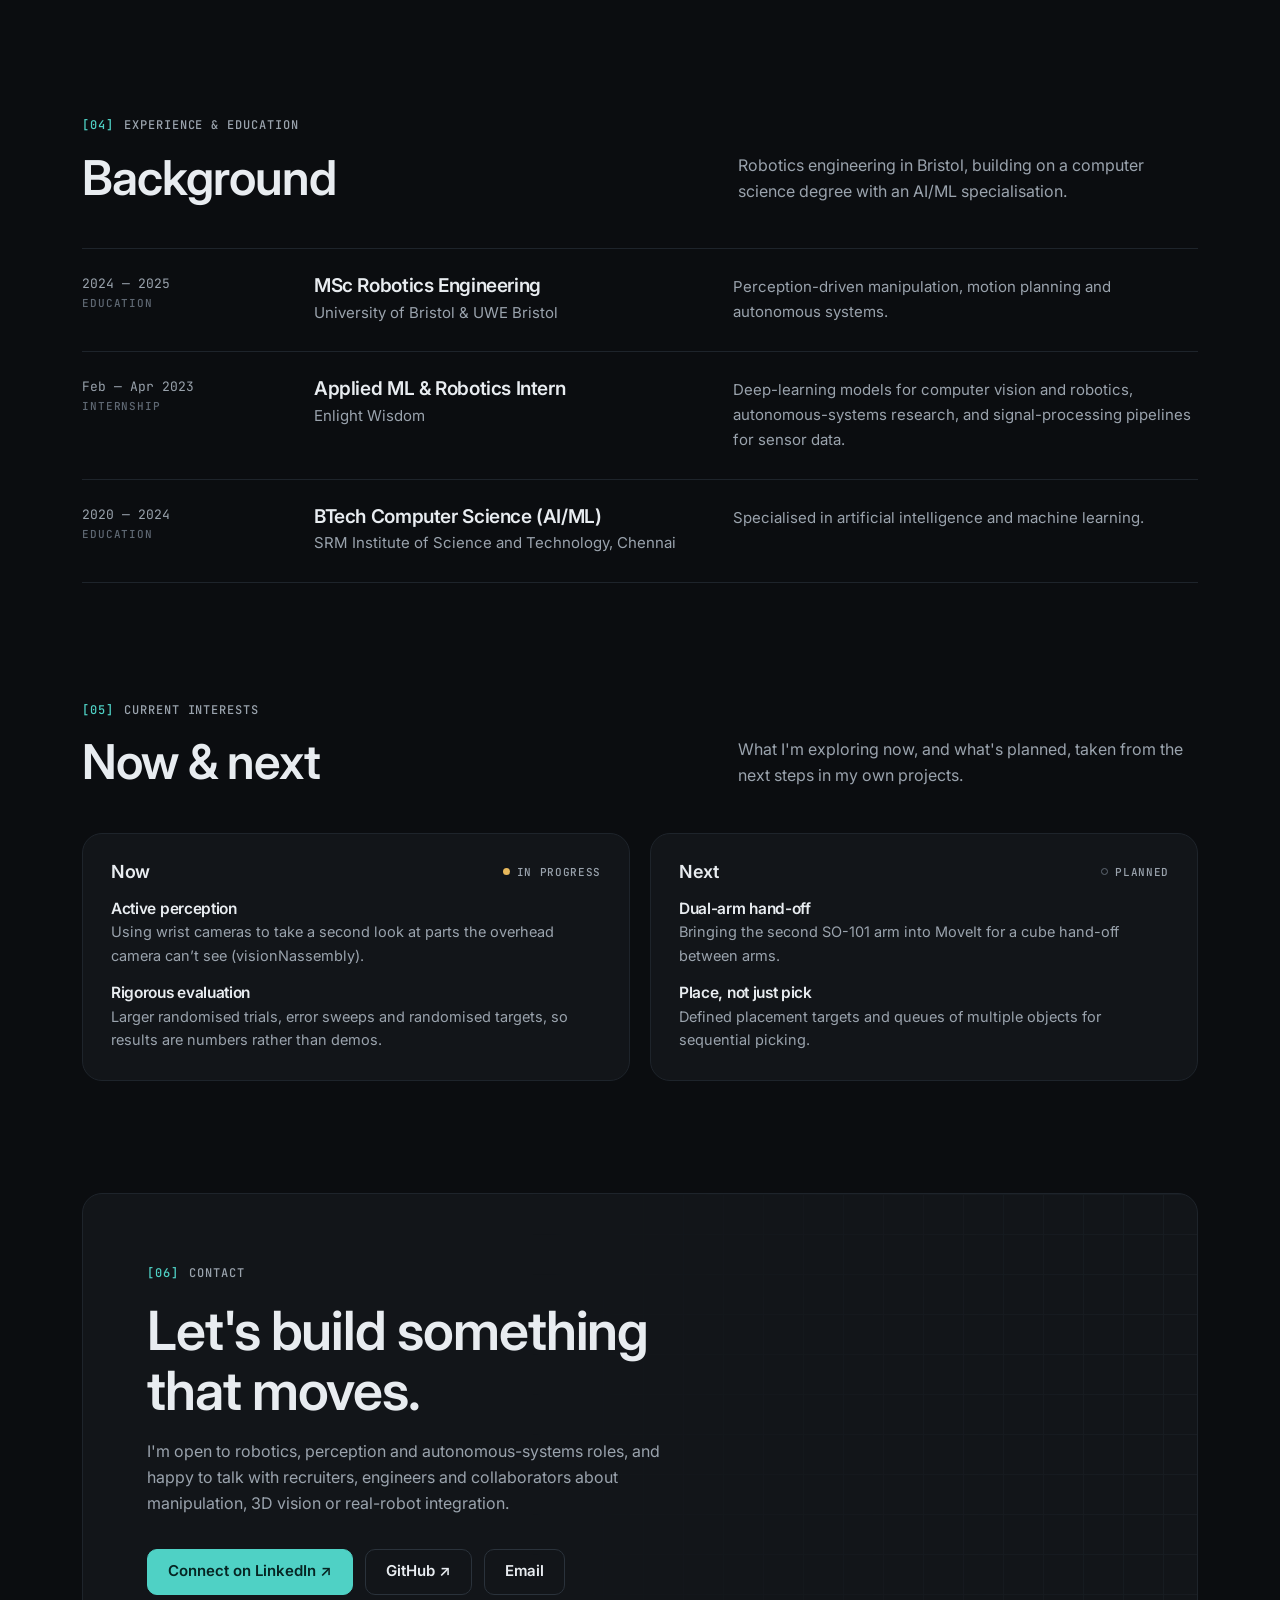
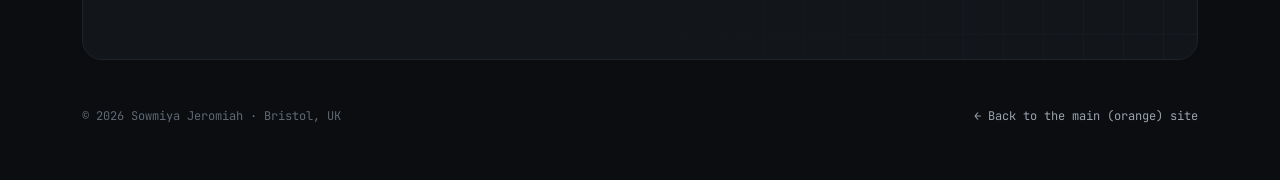
==== commit 4a69498d: "Robotics Software Engineer title, sowSH terminal, light theme by default Co-Authored-By: Claude Opus" ====
--- a/lab/index.html
+++ b/lab/index.html
@@ -3,12 +3,12 @@
 <head>
 <meta charset="utf-8">
 <meta name="viewport" content="width=device-width, initial-scale=1">
-<title>Sowmiya Jeromiah — Robotics Engineer</title>
-<meta name="description" content="Sowmiya Jeromiah is a robotics engineer in Bristol, UK, working on perception-driven manipulation with ROS 2, MoveIt 2, RGB-D vision and deep learning on real SO-101 arms and in simulation.">
+<title>Sowmiya Jeromiah — Robotics Software Engineer</title>
+<meta name="description" content="Sowmiya Jeromiah is a robotics software engineer in Bristol, UK, working on perception-driven manipulation with ROS 2, MoveIt 2, RGB-D vision and deep learning on real SO-101 arms and in simulation.">
 <meta name="author" content="Sowmiya Jeromiah">
 <meta name="theme-color" content="#0b0d10">
 <meta property="og:type" content="website">
-<meta property="og:title" content="Sowmiya Jeromiah — Robotics Engineer">
+<meta property="og:title" content="Sowmiya Jeromiah — Robotics Software Engineer">
 <meta property="og:description" content="Perception-driven manipulation: RGB-D vision, 6-DoF pose estimation and motion planning with ROS 2 and MoveIt 2.">
 <meta property="og:image" content="../media/visionNassembly.jpg">
 <meta name="twitter:card" content="summary_large_image">
@@ -18,7 +18,7 @@
 <link href="https://fonts.googleapis.com/css2?family=Inter:wght@400;500;600;700&family=JetBrains+Mono:wght@400;500&display=swap" rel="stylesheet">
 <link rel="stylesheet" href="assets/site.css">
 <script type="application/ld+json">
-{"@context":"https://schema.org","@type":"Person","name":"Sowmiya Jeromiah","jobTitle":"Robotics Engineer","address":{"@type":"PostalAddress","addressLocality":"Bristol","addressCountry":"UK"},"alumniOf":["University of Bristol","University of the West of England","SRM Institute of Science and Technology"],"sameAs":["https://www.linkedin.com/in/sowmiya-jeromiah/","https://github.com/sowmiah08"]}
+{"@context":"https://schema.org","@type":"Person","name":"Sowmiya Jeromiah","jobTitle":"Robotics Software Engineer","address":{"@type":"PostalAddress","addressLocality":"Bristol","addressCountry":"UK"},"alumniOf":["University of Bristol","University of the West of England","SRM Institute of Science and Technology"],"sameAs":["https://www.linkedin.com/in/sowmiya-jeromiah/","https://github.com/sowmiah08"]}
 </script>
 </head>
 <body>
@@ -46,7 +46,7 @@
     <div>
       <span class="eyebrow"><b>[00]</b> Bristol, UK · open to robotics roles</span>
       <h1 id="hero-title">Sowmiya Jeromiah</h1>
-      <p class="role">Robotics Engineer</p>
+      <p class="role">Robotics Software Engineer</p>
       <p class="tag">I build robots that understand what they see and act on it reliably.</p>
       <p class="intro">I turn camera data into poses a robot can act on, then plan, execute and verify the motion. I work with ROS&nbsp;2 and MoveIt&nbsp;2, on real SO-101 arms and in simulation.</p>
       <div class="ctas">
